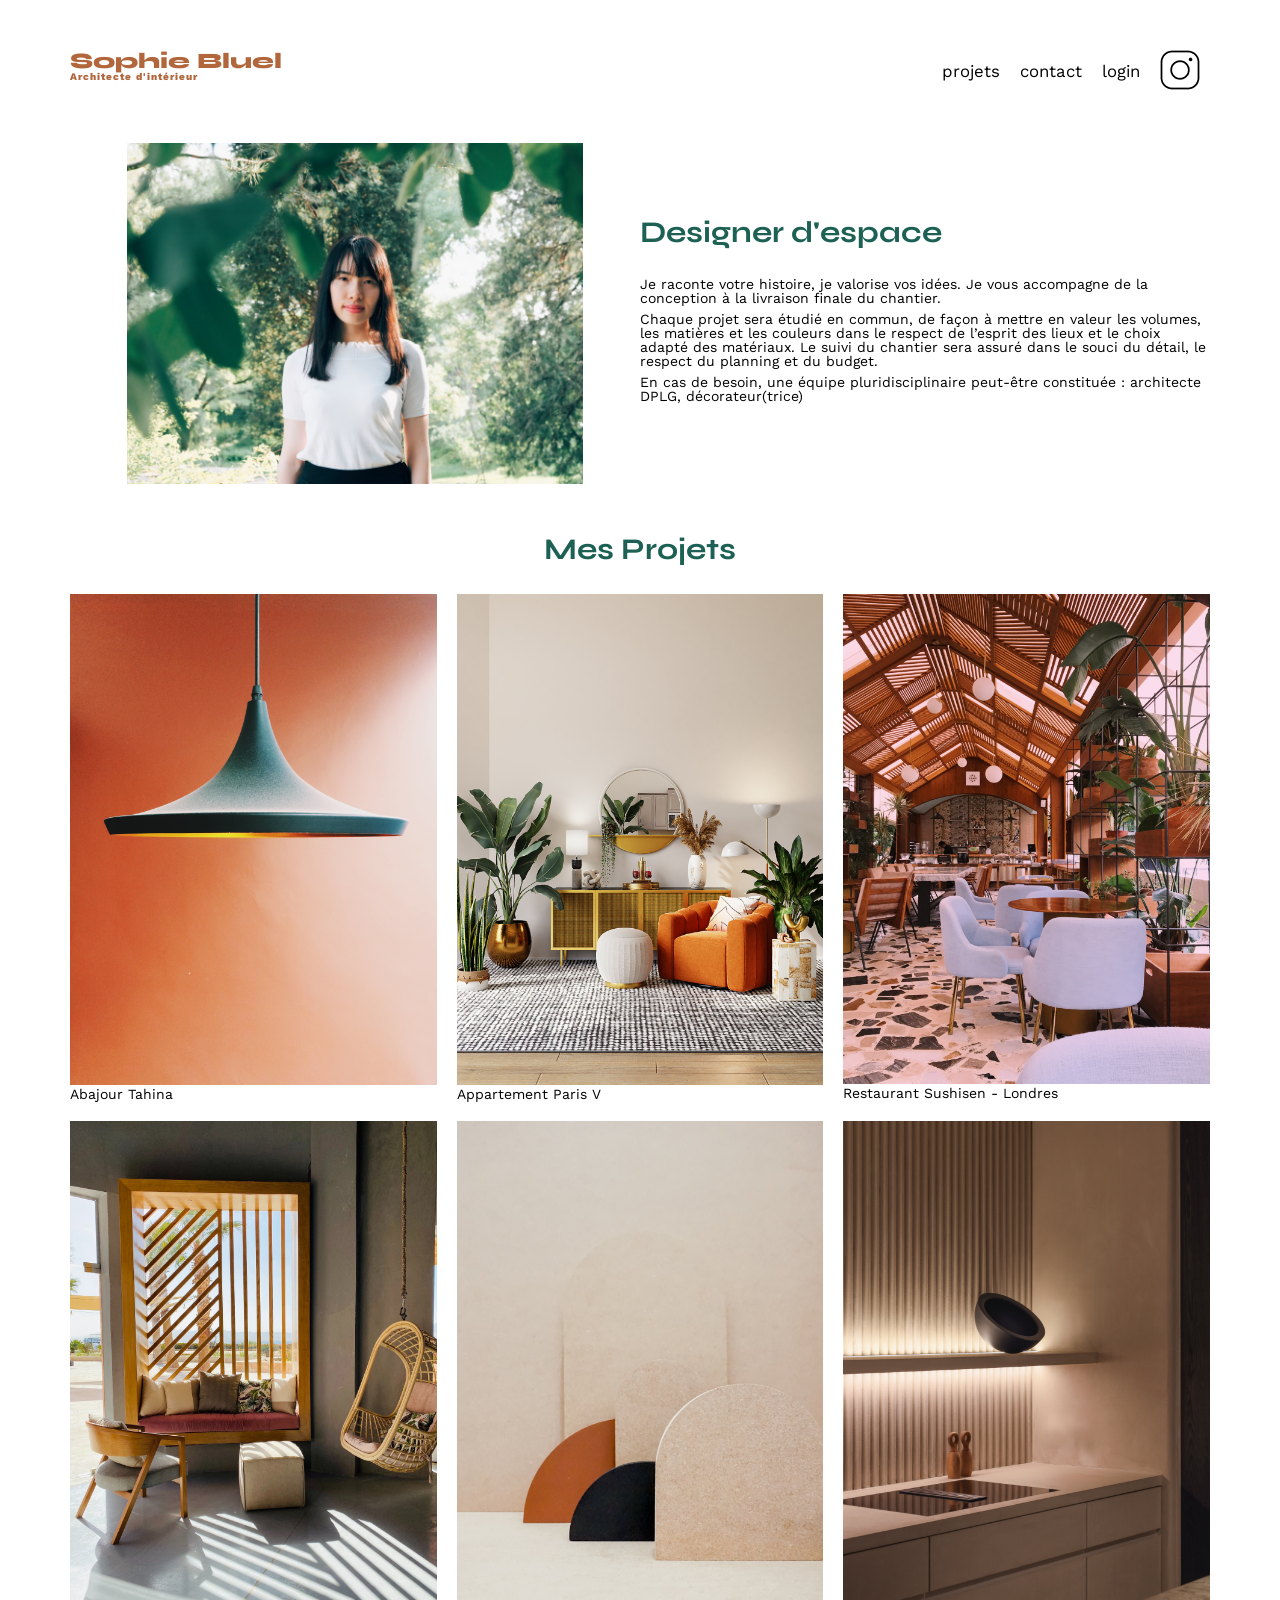
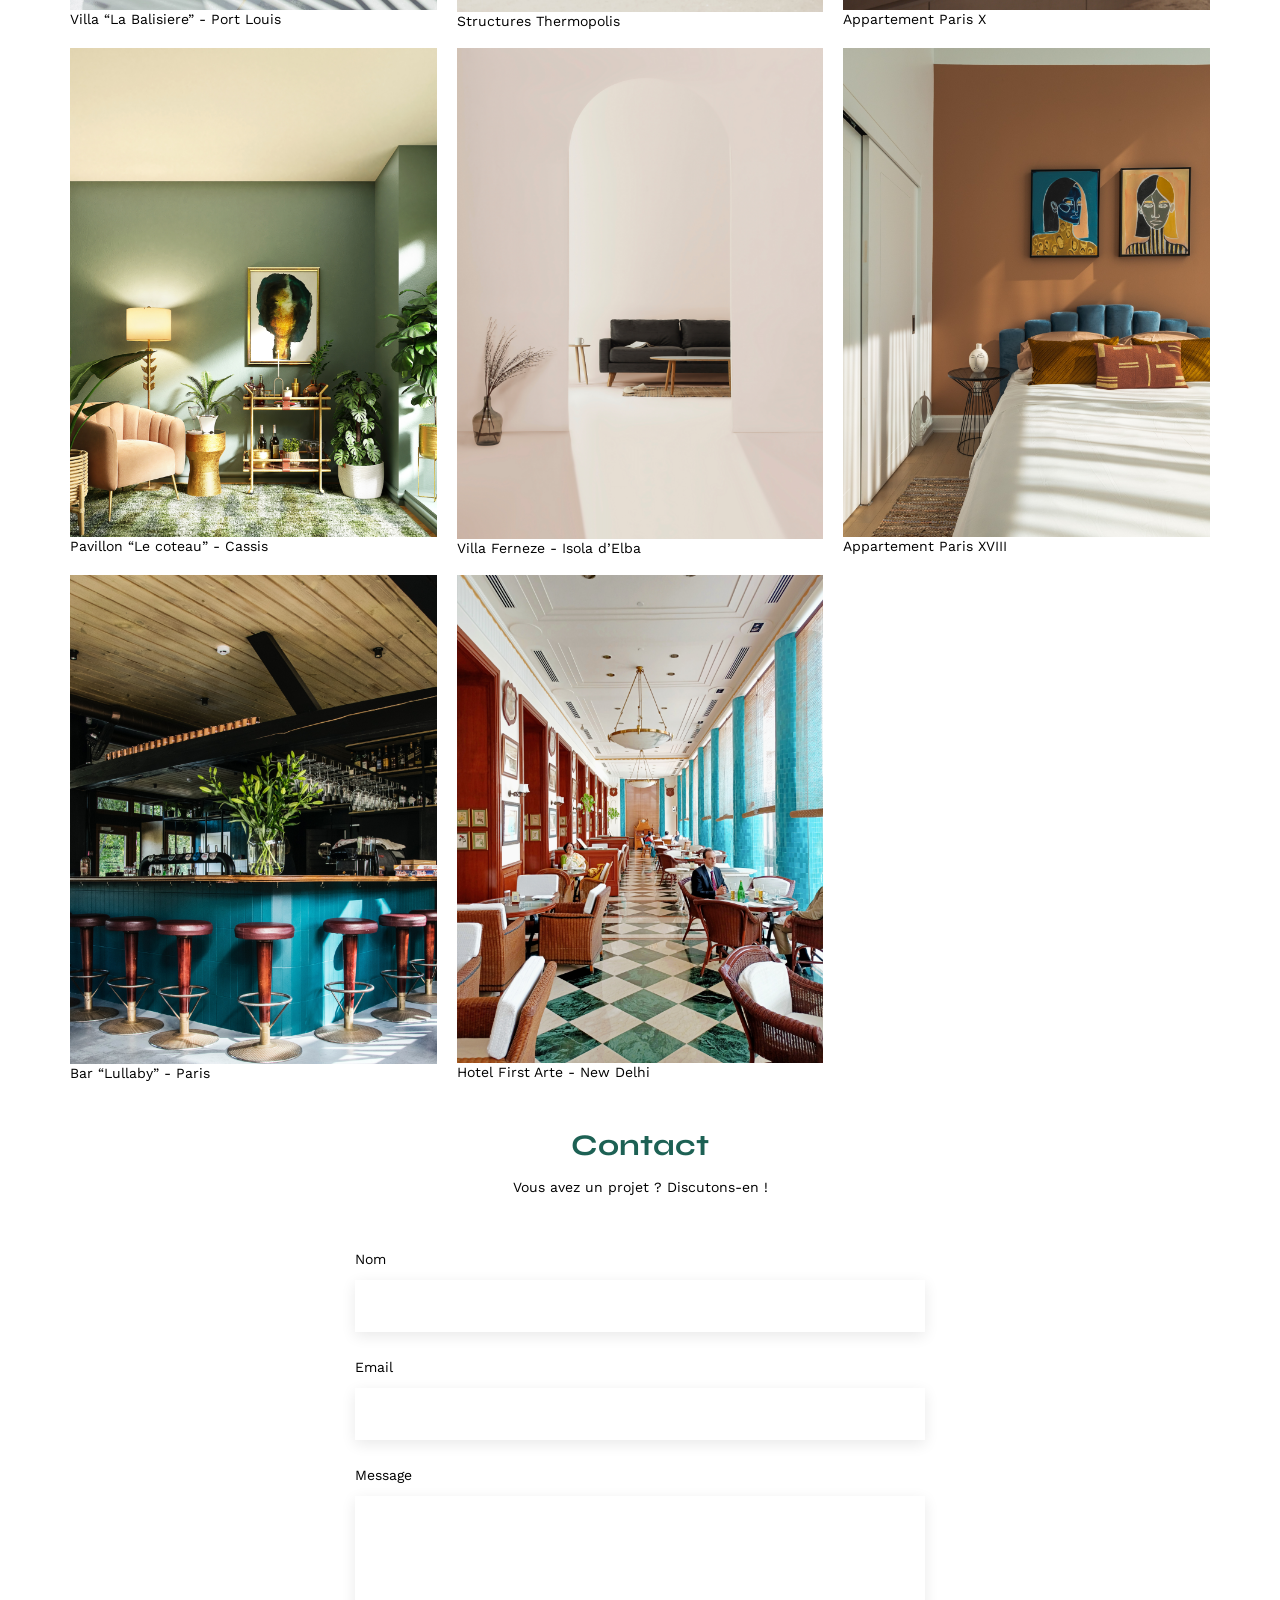
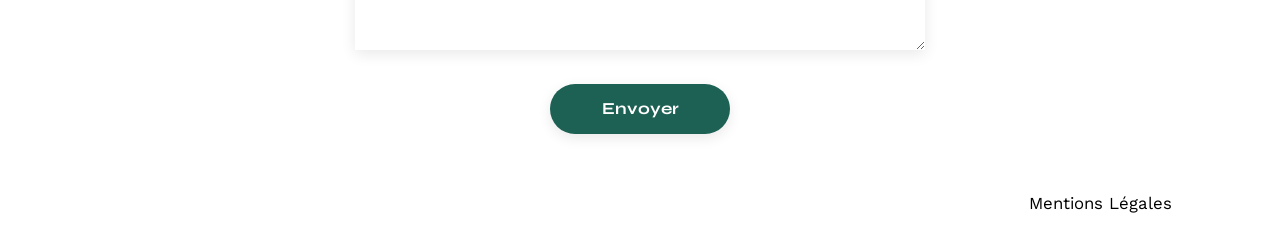
==== index.html @ 47c21acc "init" ====
<!DOCTYPE html>
<html lang="fr">
<head>
	<meta charset="UTF-8">
	<title>Sophie Bluel - Architecte d'intérieur</title>
	<meta name="viewport" content="width=device-width, initial-scale=1.0">
	<link rel="preconnect" href="https://fonts.googleapis.com">
	<link rel="preconnect" href="https://fonts.gstatic.com" crossorigin>
	<link href="https://fonts.googleapis.com/css2?family=Syne:wght@700;800&family=Work+Sans&display=swap" rel="stylesheet">
	<meta name="description" content="">
	<link rel="stylesheet" href="./assets/style.css">
</head>
<body>
<header>
	<h1>Sophie Bluel <span>Architecte d'intérieur</span></h1>
	<nav>
		<ul>
			<li>projets</li>
			<li>contact</li>
			<li>login</li>
			<li><img src="./assets/icons/instagram.png" alt="Instagram"></li>
		</ul>
	</nav>
</header>
<main>
	<section id="introduction">
		<figure>
			<img src="./assets/images/sophie-bluel.png" alt="">
		</figure>
		<article>
			<h2>Designer d'espace</h2>
			<p>Je raconte votre histoire, je valorise vos idées. Je vous accompagne de la conception à la livraison finale du chantier.</p>
			<p>Chaque projet sera étudié en commun, de façon à mettre en valeur les volumes, les matières et les couleurs dans le respect de l’esprit des lieux et le choix adapté des matériaux. Le suivi du chantier sera assuré dans le souci du détail, le respect du planning et du budget.</p>
			<p>En cas de besoin, une équipe pluridisciplinaire peut-être constituée : architecte DPLG, décorateur(trice)</p>
		</article>
	</section>
	<section id="portfolio">
		<h2>Mes Projets</h2>
		<div class="gallery">
			<figure>
				<img src="assets/images/abajour-tahina.png" alt="Abajour Tahina">
				<figcaption>Abajour Tahina</figcaption>
			</figure>
			<figure>
				<img src="assets/images/appartement-paris-v.png" alt="Appartement Paris V">
				<figcaption>Appartement Paris V</figcaption>
			</figure>
			<figure>
				<img src="assets/images/restaurant-sushisen-londres.png" alt="Restaurant Sushisen - Londres">
				<figcaption>Restaurant Sushisen - Londres</figcaption>
			</figure>
			<figure>
				<img src="assets/images/la-balisiere.png" alt="Villa “La Balisiere” - Port Louis">
				<figcaption>Villa “La Balisiere” - Port Louis</figcaption>
			</figure>
			<figure>
				<img src="assets/images/structures-thermopolis.png" alt="Structures Thermopolis">
				<figcaption>Structures Thermopolis</figcaption>
			</figure>
			<figure>
				<img src="assets/images/appartement-paris-x.png" alt="Appartement Paris X">
				<figcaption>Appartement Paris X</figcaption>
			</figure>
			<figure>
				<img src="assets/images/le-coteau-cassis.png" alt="Pavillon “Le coteau” - Cassis">
				<figcaption>Pavillon “Le coteau” - Cassis</figcaption>
			</figure>
			<figure>
				<img src="assets/images/villa-ferneze.png" alt="Villa Ferneze - Isola d’Elba">
				<figcaption>Villa Ferneze - Isola d’Elba</figcaption>
			</figure>
			<figure>
				<img src="assets/images/appartement-paris-xviii.png" alt="Appartement Paris XVIII">
				<figcaption>Appartement Paris XVIII</figcaption>
			</figure>
			<figure>
				<img src="assets/images/bar-lullaby-paris.png" alt="Bar “Lullaby” - Paris">
				<figcaption>Bar “Lullaby” - Paris</figcaption>
			</figure>
			<figure>
				<img src="assets/images/hotel-first-arte-new-delhi.png" alt="Hotel First Arte - New Delhi">
				<figcaption>Hotel First Arte - New Delhi</figcaption>
			</figure>
		</div>
	</section>
	<section id="contact">
		<h2>Contact</h2>
		<p>Vous avez un projet ? Discutons-en !</p>
		<form action="#" method="post">
			<label for="name">Nom</label>
			<input type="text" name="name" id="name">
			<label for="email">Email</label>
			<input type="email" name="email" id="email">
			<label for="message">Message</label>
			<textarea name="message" id="message" cols="30" rows="10"></textarea>
			<input type="submit" value="Envoyer">
		</form>
	</section>
</main>

<footer>
	<nav>
		<ul>
			<li>Mentions Légales</li>
		</ul>
	</nav>
</footer>
</body>
</html>
---- assets/style.css ----
/* http://meyerweb.com/eric/tools/css/reset/
   v2.0 | 20110126
   License: none (public domain)
*/

html, body, div, span, applet, object, iframe,
h1, h2, h3, h4, h5, h6, p, blockquote, pre,
a, abbr, acronym, address, big, cite, code,
del, dfn, em, img, ins, kbd, q, s, samp,
small, strike, strong, sub, sup, tt, var,
b, u, i, center,
dl, dt, dd, ol, ul, li,
fieldset, form, label, legend,
table, caption, tbody, tfoot, thead, tr, th, td,
article, aside, canvas, details, embed,
figure, figcaption, footer, header, hgroup,
menu, nav, output, ruby, section, summary,
time, mark, audio, video {
	margin: 0;
	padding: 0;
	border: 0;
	font-size: 100%;
	font: inherit;
	vertical-align: baseline;
}
/* HTML5 display-role reset for older browsers */
article, aside, details, figcaption, figure,
footer, header, hgroup, menu, nav, section {
	display: block;
}
body {
	line-height: 1;
}
ol, ul {
	list-style: none;
}
blockquote, q {
	quotes: none;
}
blockquote:before, blockquote:after,
q:before, q:after {
	content: '';
	content: none;
}
table {
	border-collapse: collapse;
	border-spacing: 0;
}
/** end reset css**/
body {
	max-width: 1140px;
	margin:auto;
	font-family: 'Work Sans' ;
	font-size: 14px;
}
header {
	display: flex;
	justify-content: space-between;
	margin: 50px 0
}
section {
	margin: 50px 0
}

h1{
	display: flex;
	flex-direction: column;
	font-family: 'Syne';
	font-size: 22px;
	font-weight: 800;
	color: #B1663C
}

h1 > span {
	font-family: 'Work Sans';
	font-size:10px;
	letter-spacing: 0.1em;
;
}

h2{
	font-family: 'Syne';
	font-weight: 700;
	font-size: 30px;
	color: #1D6154
}
nav ul {
	display: flex;
	align-items: center;
	list-style-type: none;

}
nav li {
	padding: 0 10px;
	font-size: 1.2em;
}

li:hover {
	color: #B1663C;
}
#introduction {
	display: flex;
	align-items: center;
}
#introduction figure {
	flex: 1
}
#introduction img {
	display: block;
	margin: auto;
	width: 80%;
}

#introduction article {
	flex: 1
}
#introduction h2 {
	margin-bottom: 1em;
}

#introduction p {
	margin-bottom: 0.5em;
}
#portfolio h2 {
	text-align: center;
	margin-bottom: 1em;
}
.gallery {
	width: 100%;
	display: grid;
	grid-template-columns: 1fr 1fr 1fr;
	grid-column-gap: 20px;
	grid-row-gap: 20px;
}

.gallery img {
	width: 100%;

}
#contact {
	width: 50%;
margin: auto;
}
#contact > * {
	text-align: center;

}
#contact h2{
	margin-bottom: 20px;
}
#contact form {
	text-align: left;
	margin-top:30px;
	display: flex;
	flex-direction: column;
}

#contact input {
	height: 50px;
	font-size: 1.2em;
	border: none;
	box-shadow: 0px 4px 14px rgba(0, 0, 0, 0.09);
}
#contact label {
	margin: 2em 0 1em 0;
}
#contact textarea {
	border: none;
	box-shadow: 0px 4px 14px rgba(0, 0, 0, 0.09);
}

input[type="submit"]{
	font-family: 'Syne';
	font-weight: 700;
	color: white;
	background-color: #1D6154;
	margin : 2em auto ;
	width: 180px;
	text-align: center;
	border-radius: 60px ;
}

footer nav ul {
	display: flex;
	justify-content: flex-end;
	margin: 2em
}
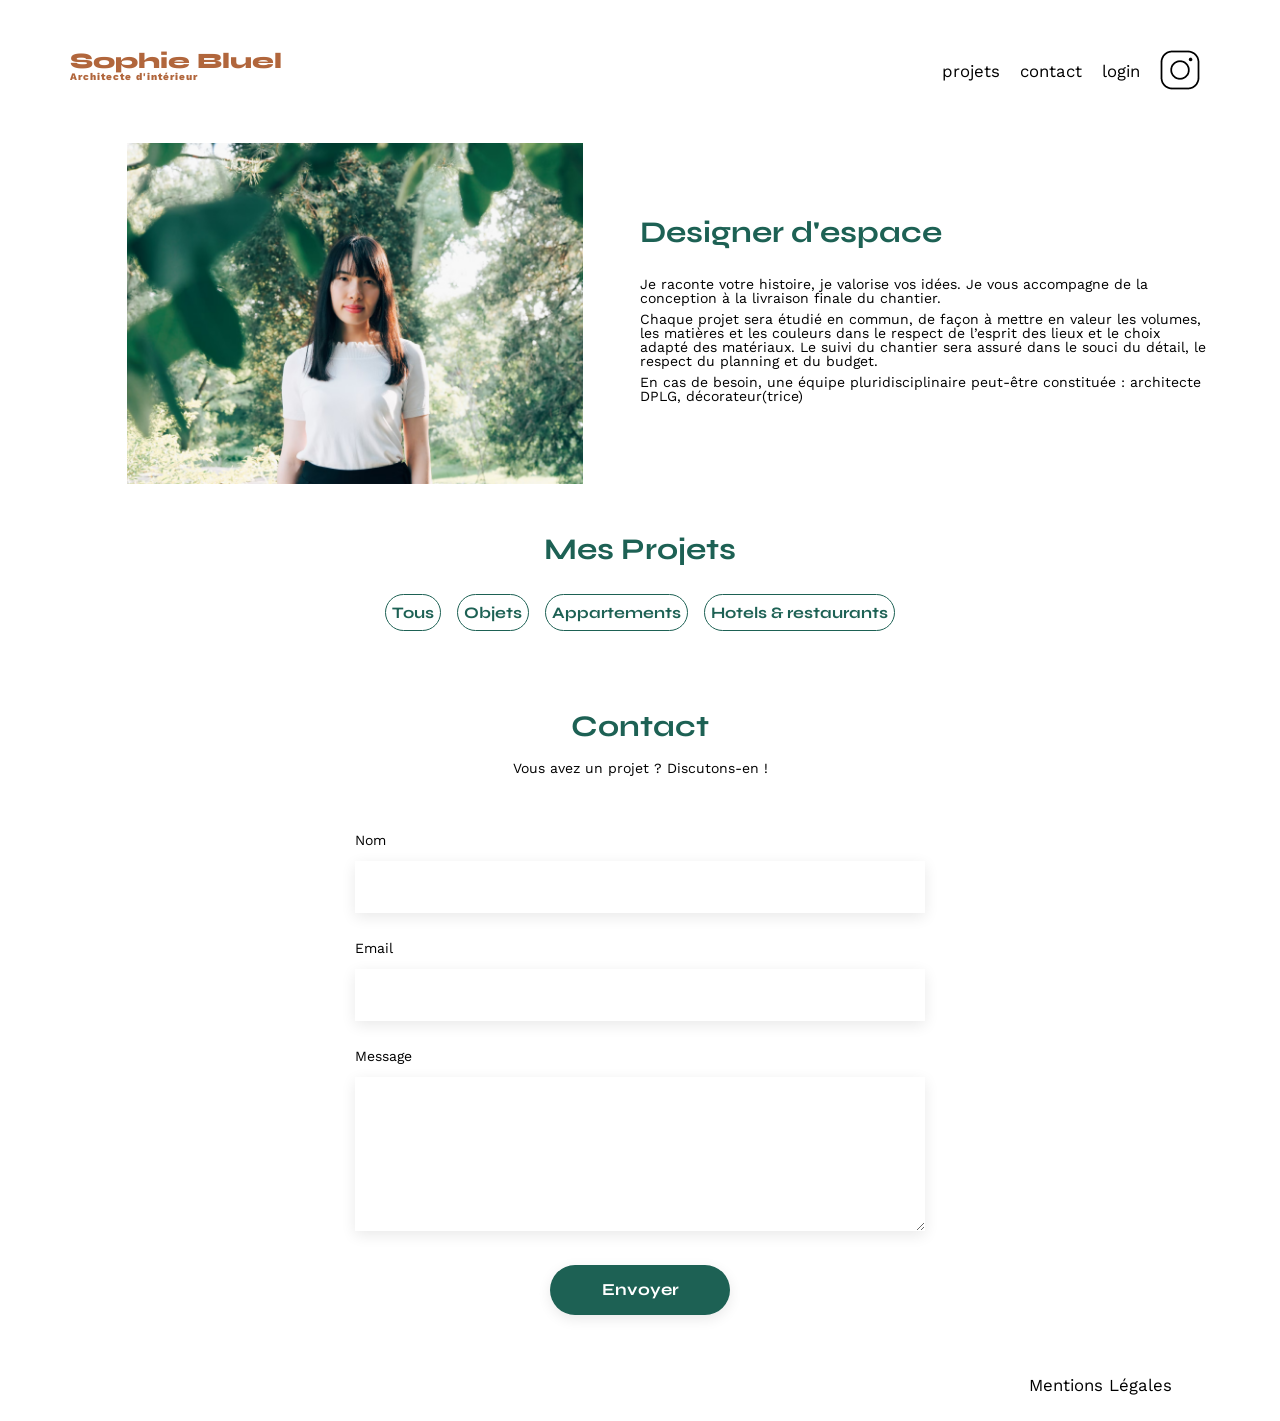
==== commit 1302f892: "Création des boutons filtres" ====
--- a/index.html
+++ b/index.html
@@ -36,51 +36,57 @@
 	</section>
 	<section id="portfolio">
 		<h2>Mes Projets</h2>
+		<div class="categories">
+			<button>Tous</button>
+			<button>Objets</button>
+			<button>Appartements</button>
+			<button>Hotels & restaurants</button>
+		</div>
 		<div class="gallery">
-			<figure>
-				<img src="assets/images/abajour-tahina.png" alt="Abajour Tahina">
-				<figcaption>Abajour Tahina</figcaption>
-			</figure>
-			<figure>
-				<img src="assets/images/appartement-paris-v.png" alt="Appartement Paris V">
-				<figcaption>Appartement Paris V</figcaption>
-			</figure>
-			<figure>
-				<img src="assets/images/restaurant-sushisen-londres.png" alt="Restaurant Sushisen - Londres">
-				<figcaption>Restaurant Sushisen - Londres</figcaption>
-			</figure>
-			<figure>
-				<img src="assets/images/la-balisiere.png" alt="Villa “La Balisiere” - Port Louis">
-				<figcaption>Villa “La Balisiere” - Port Louis</figcaption>
-			</figure>
-			<figure>
-				<img src="assets/images/structures-thermopolis.png" alt="Structures Thermopolis">
-				<figcaption>Structures Thermopolis</figcaption>
-			</figure>
-			<figure>
-				<img src="assets/images/appartement-paris-x.png" alt="Appartement Paris X">
-				<figcaption>Appartement Paris X</figcaption>
-			</figure>
-			<figure>
-				<img src="assets/images/le-coteau-cassis.png" alt="Pavillon “Le coteau” - Cassis">
-				<figcaption>Pavillon “Le coteau” - Cassis</figcaption>
-			</figure>
-			<figure>
-				<img src="assets/images/villa-ferneze.png" alt="Villa Ferneze - Isola d’Elba">
-				<figcaption>Villa Ferneze - Isola d’Elba</figcaption>
-			</figure>
-			<figure>
-				<img src="assets/images/appartement-paris-xviii.png" alt="Appartement Paris XVIII">
-				<figcaption>Appartement Paris XVIII</figcaption>
-			</figure>
-			<figure>
-				<img src="assets/images/bar-lullaby-paris.png" alt="Bar “Lullaby” - Paris">
-				<figcaption>Bar “Lullaby” - Paris</figcaption>
-			</figure>
-			<figure>
-				<img src="assets/images/hotel-first-arte-new-delhi.png" alt="Hotel First Arte - New Delhi">
-				<figcaption>Hotel First Arte - New Delhi</figcaption>
-			</figure>
+<!--			<figure>-->
+<!--				<img src="assets/images/abajour-tahina.png" alt="Abajour Tahina">-->
+<!--				<figcaption>Abajour Tahina</figcaption>-->
+<!--			</figure>-->
+<!--			<figure>-->
+<!--				<img src="assets/images/appartement-paris-v.png" alt="Appartement Paris V">-->
+<!--				<figcaption>Appartement Paris V</figcaption>-->
+<!--			</figure>-->
+<!--			<figure>-->
+<!--				<img src="assets/images/restaurant-sushisen-londres.png" alt="Restaurant Sushisen - Londres">-->
+<!--				<figcaption>Restaurant Sushisen - Londres</figcaption>-->
+<!--			</figure>-->
+<!--			<figure>-->
+<!--				<img src="assets/images/la-balisiere.png" alt="Villa “La Balisiere” - Port Louis">-->
+<!--				<figcaption>Villa “La Balisiere” - Port Louis</figcaption>-->
+<!--			</figure>-->
+<!--			<figure>-->
+<!--				<img src="assets/images/structures-thermopolis.png" alt="Structures Thermopolis">-->
+<!--				<figcaption>Structures Thermopolis</figcaption>-->
+<!--			</figure>-->
+<!--			<figure>-->
+<!--				<img src="assets/images/appartement-paris-x.png" alt="Appartement Paris X">-->
+<!--				<figcaption>Appartement Paris X</figcaption>-->
+<!--			</figure>-->
+<!--			<figure>-->
+<!--				<img src="assets/images/le-coteau-cassis.png" alt="Pavillon “Le coteau” - Cassis">-->
+<!--				<figcaption>Pavillon “Le coteau” - Cassis</figcaption>-->
+<!--			</figure>-->
+<!--			<figure>-->
+<!--				<img src="assets/images/villa-ferneze.png" alt="Villa Ferneze - Isola d’Elba">-->
+<!--				<figcaption>Villa Ferneze - Isola d’Elba</figcaption>-->
+<!--			</figure>-->
+<!--			<figure>-->
+<!--				<img src="assets/images/appartement-paris-xviii.png" alt="Appartement Paris XVIII">-->
+<!--				<figcaption>Appartement Paris XVIII</figcaption>-->
+<!--			</figure>-->
+<!--			<figure>-->
+<!--				<img src="assets/images/bar-lullaby-paris.png" alt="Bar “Lullaby” - Paris">-->
+<!--				<figcaption>Bar “Lullaby” - Paris</figcaption>-->
+<!--			</figure>-->
+<!--			<figure>-->
+<!--				<img src="assets/images/hotel-first-arte-new-delhi.png" alt="Hotel First Arte - New Delhi">-->
+<!--				<figcaption>Hotel First Arte - New Delhi</figcaption>-->
+<!--			</figure>-->
 		</div>
 	</section>
 	<section id="contact">
@@ -105,5 +111,6 @@
 		</ul>
 	</nav>
 </footer>
+<script src="script.js" defer></script>
 </body>
 </html>
--- a/assets/style.css
+++ b/assets/style.css
@@ -125,6 +125,25 @@
 	text-align: center;
 	margin-bottom: 1em;
 }
+
+.categories {
+	display: flex;
+	justify-content: center;
+	gap: 16px;
+	margin-bottom: 30px;
+}
+
+.categories button {
+	border-radius: 60px;
+	color: #1D6154;
+	background-color: white;
+	height: 37px;
+	border: 1px solid #1D6154;
+	font-weight: 700;
+	font-size: 16px;
+	font-family: 'Syne', serif;
+}
+
 .gallery {
 	width: 100%;
 	display: grid;
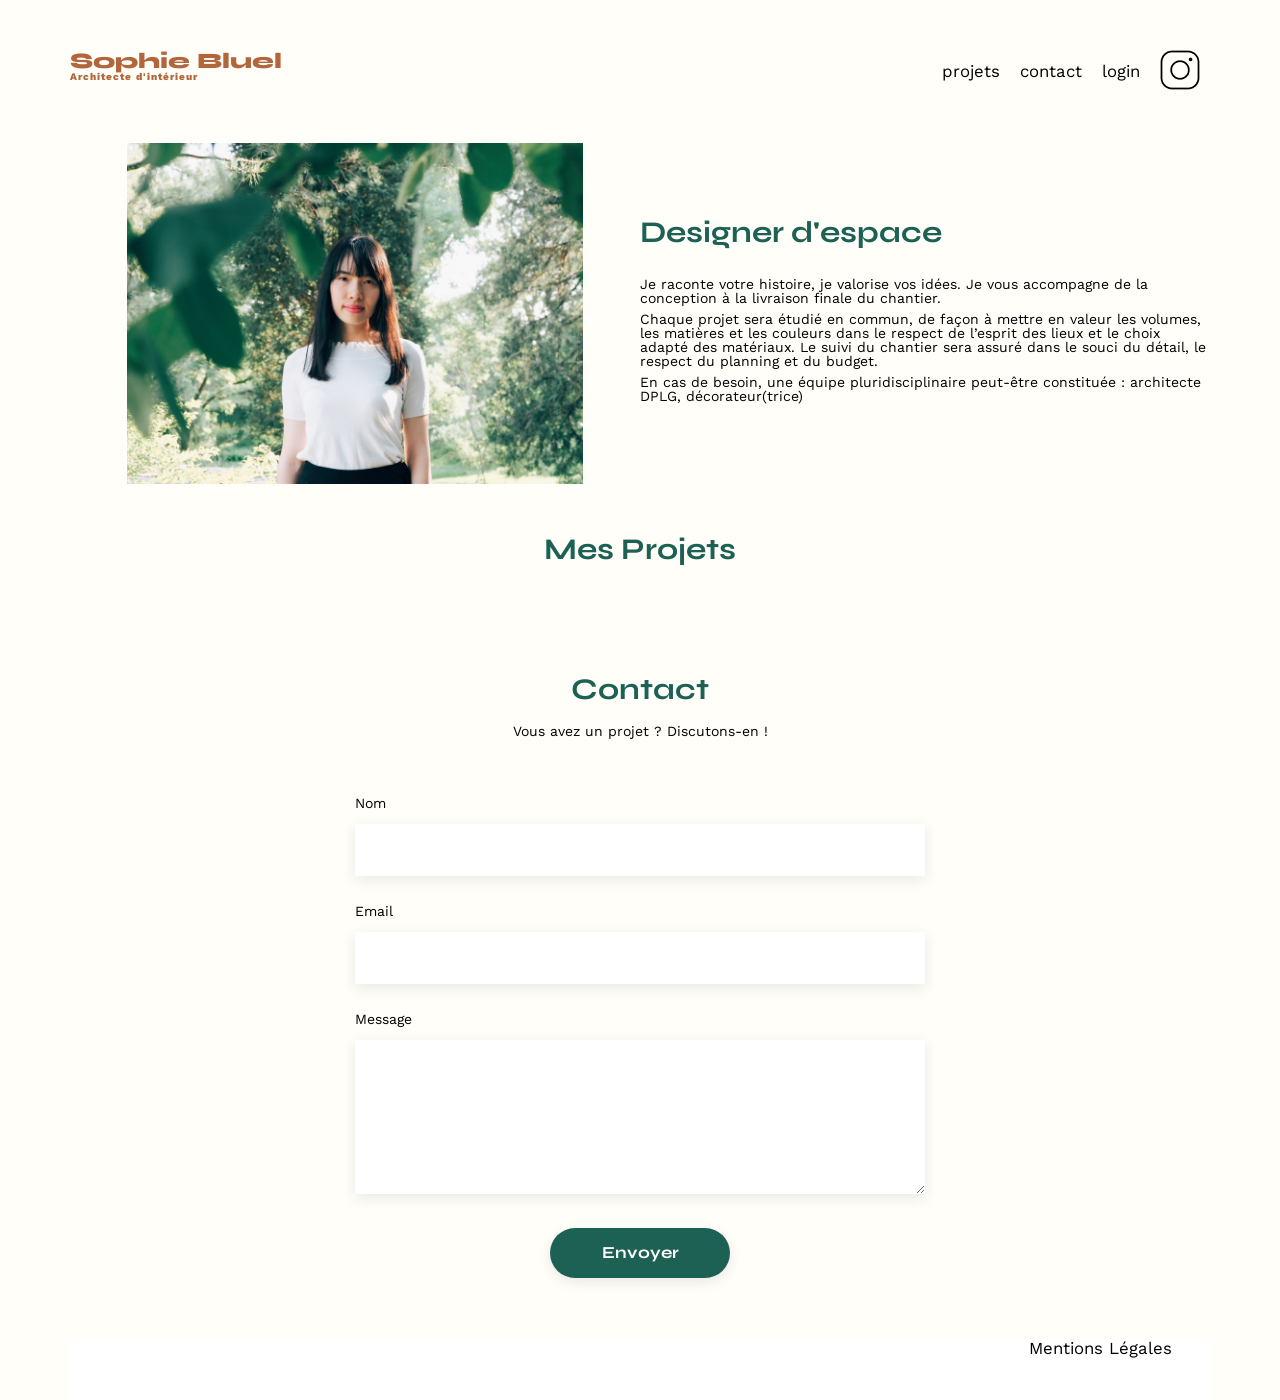
==== commit 0a6b7f8a: "Création page connexion" ====
--- a/index.html
+++ b/index.html
@@ -37,56 +37,8 @@
 	<section id="portfolio">
 		<h2>Mes Projets</h2>
 		<div class="categories">
-			<button>Tous</button>
-			<button>Objets</button>
-			<button>Appartements</button>
-			<button>Hotels & restaurants</button>
 		</div>
 		<div class="gallery">
-<!--			<figure>-->
-<!--				<img src="assets/images/abajour-tahina.png" alt="Abajour Tahina">-->
-<!--				<figcaption>Abajour Tahina</figcaption>-->
-<!--			</figure>-->
-<!--			<figure>-->
-<!--				<img src="assets/images/appartement-paris-v.png" alt="Appartement Paris V">-->
-<!--				<figcaption>Appartement Paris V</figcaption>-->
-<!--			</figure>-->
-<!--			<figure>-->
-<!--				<img src="assets/images/restaurant-sushisen-londres.png" alt="Restaurant Sushisen - Londres">-->
-<!--				<figcaption>Restaurant Sushisen - Londres</figcaption>-->
-<!--			</figure>-->
-<!--			<figure>-->
-<!--				<img src="assets/images/la-balisiere.png" alt="Villa “La Balisiere” - Port Louis">-->
-<!--				<figcaption>Villa “La Balisiere” - Port Louis</figcaption>-->
-<!--			</figure>-->
-<!--			<figure>-->
-<!--				<img src="assets/images/structures-thermopolis.png" alt="Structures Thermopolis">-->
-<!--				<figcaption>Structures Thermopolis</figcaption>-->
-<!--			</figure>-->
-<!--			<figure>-->
-<!--				<img src="assets/images/appartement-paris-x.png" alt="Appartement Paris X">-->
-<!--				<figcaption>Appartement Paris X</figcaption>-->
-<!--			</figure>-->
-<!--			<figure>-->
-<!--				<img src="assets/images/le-coteau-cassis.png" alt="Pavillon “Le coteau” - Cassis">-->
-<!--				<figcaption>Pavillon “Le coteau” - Cassis</figcaption>-->
-<!--			</figure>-->
-<!--			<figure>-->
-<!--				<img src="assets/images/villa-ferneze.png" alt="Villa Ferneze - Isola d’Elba">-->
-<!--				<figcaption>Villa Ferneze - Isola d’Elba</figcaption>-->
-<!--			</figure>-->
-<!--			<figure>-->
-<!--				<img src="assets/images/appartement-paris-xviii.png" alt="Appartement Paris XVIII">-->
-<!--				<figcaption>Appartement Paris XVIII</figcaption>-->
-<!--			</figure>-->
-<!--			<figure>-->
-<!--				<img src="assets/images/bar-lullaby-paris.png" alt="Bar “Lullaby” - Paris">-->
-<!--				<figcaption>Bar “Lullaby” - Paris</figcaption>-->
-<!--			</figure>-->
-<!--			<figure>-->
-<!--				<img src="assets/images/hotel-first-arte-new-delhi.png" alt="Hotel First Arte - New Delhi">-->
-<!--				<figcaption>Hotel First Arte - New Delhi</figcaption>-->
-<!--			</figure>-->
 		</div>
 	</section>
 	<section id="contact">
--- a/assets/style.css
+++ b/assets/style.css
@@ -52,6 +52,7 @@
 	margin:auto;
 	font-family: 'Work Sans' ;
 	font-size: 14px;
+	background-color: #FFFEF8;
 }
 header {
 	display: flex;
@@ -142,6 +143,14 @@
 	font-weight: 700;
 	font-size: 16px;
 	font-family: 'Syne', serif;
+	padding: 0 15px 0 15px;
+  	min-width: 100px;
+	cursor: pointer;
+}
+
+.categories .button_selected {
+	background-color: #1D6154;
+	color: white;
 }
 
 .gallery {
@@ -202,6 +211,51 @@
 footer nav ul {
 	display: flex;
 	justify-content: flex-end;
-	margin: 2em
-}
-
+	margin: 2em;
+}
+
+#login {
+	width: 33%;
+ 	margin: 200px auto 600px;
+}
+
+#login > * {
+	text-align: center;
+}
+
+#login h2{
+	margin-bottom: 20px;
+}
+
+#login form {
+	text-align: left;
+	margin-top:30px;
+	display: flex;
+	flex-direction: column;
+}
+
+#login input {
+	height: 51px;
+	font-size: 1.2em;
+	border: none;
+	box-shadow: 0px 4px 14px rgba(0, 0, 0, 0.09);
+}
+
+#login label {
+	margin: 2em 0 1em 0;
+}
+
+#login #connection {
+	height: 36px;
+}
+
+.forgot_pw {
+	text-align: center;
+	color: black;
+}
+
+footer {
+	background-color: white;
+	height: 60px;
+	width: 100%;
+}
